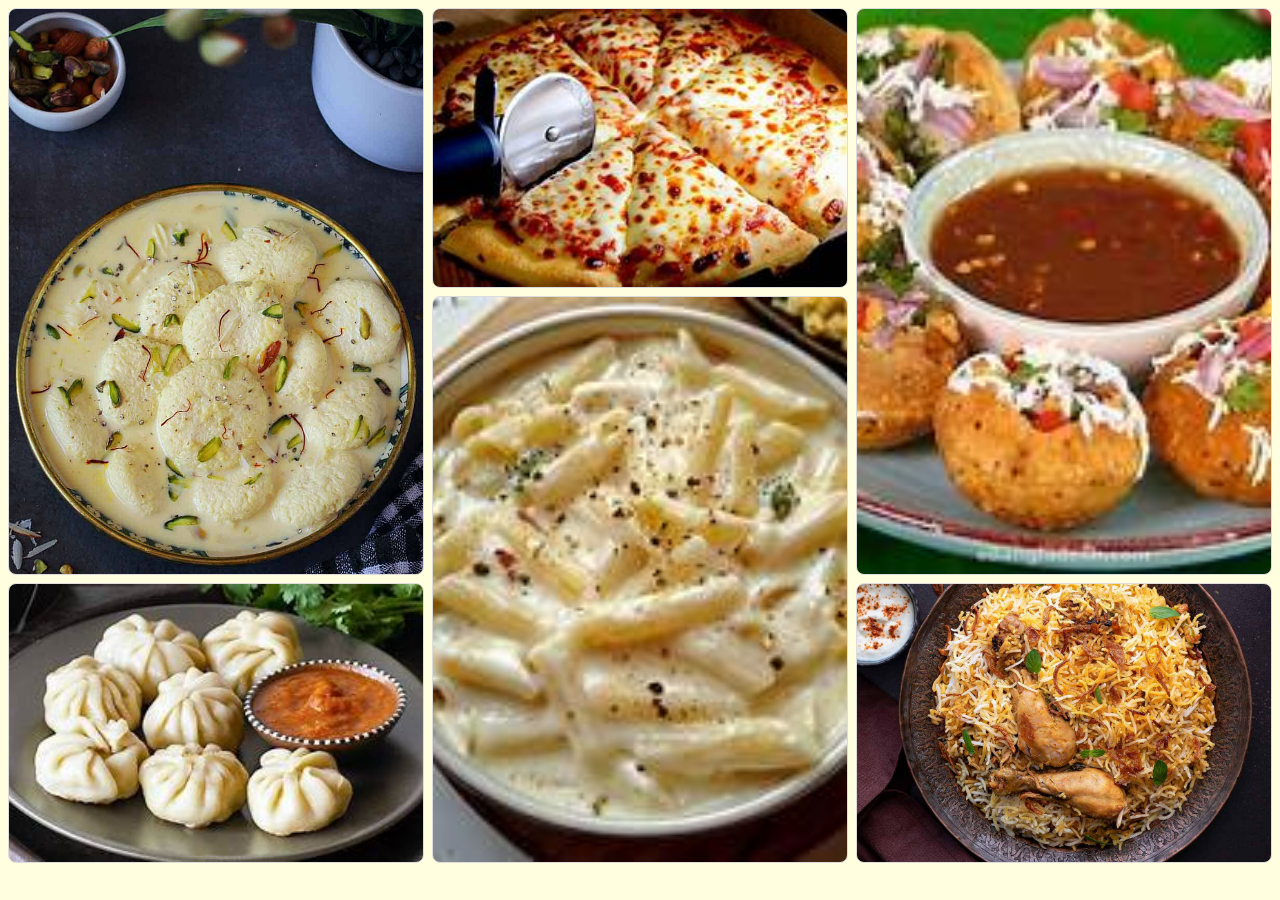
==== assignment-2/projects-1/index.html @ 4bafe37d "Added project1 inside assignment 2" ====
<!DOCTYPE html>
<html lang="en">
<head>
    <meta charset="UTF-8">
    <meta name="viewport" content="width=device-width, initial-scale=1.0">
    <title>Food Grid Gallery</title>
    <link rel="stylesheet" href="style.css">
</head>
<body>

<div class="main">

    <div class="item1" style="grid-area: box-1;">
        <img src="images/img1.jpg" alt="Rosmalai">
    </div>

    <div class="item2" style="grid-area: box-2;">
        <img src="images/img2.jpg" alt="Phuchka">
    </div>

    <div class="item3" style="grid-area: box-3;">
        <img src="images/img3.jpg" alt="Biriyani">
    </div>

    <div class="item4" style="grid-area: box-4;">
        <img src="images/img4.jpg" alt="Momo">
    </div>

    <div class="item5" style="grid-area: box-5;">
        <img src="images/img5.jpg" alt="Pizza">
    </div>

    <div class="item6" style="grid-area: box-6;">
        <img src="images/img6.jpg" alt="Pasta">
    </div>

</div>

</body>
</html>
---- assignment-2/projects-1/style.css ----
*{
    margin:0;
    padding:0;
    box-sizing:border-box;
}

body{
    background-color:lightyellow;
    padding:8px;
    font-family:Arial, sans-serif;
}

.main{

    width:100%;
    height:95vh;

    display:grid;

    grid-template-columns:1fr 1fr 1fr;
    grid-template-rows:1fr 1fr 1fr;

    grid-template-areas:
        "box-1 box-2 box-3"
        "box-1 box-4 box-3"
        "box-5 box-4 box-6";

    gap:8px;
}

.item1,
.item2,
.item3,
.item4,
.item5,
.item6{

    overflow:hidden;
    border-radius:8px;
    border:1px solid #dcdcdc;
    background:white;

}

.item1 img,
.item2 img,
.item3 img,
.item4 img,
.item5 img,
.item6 img{

    width:100%;
    height:100%;
    object-fit:cover;
    display:block;

}
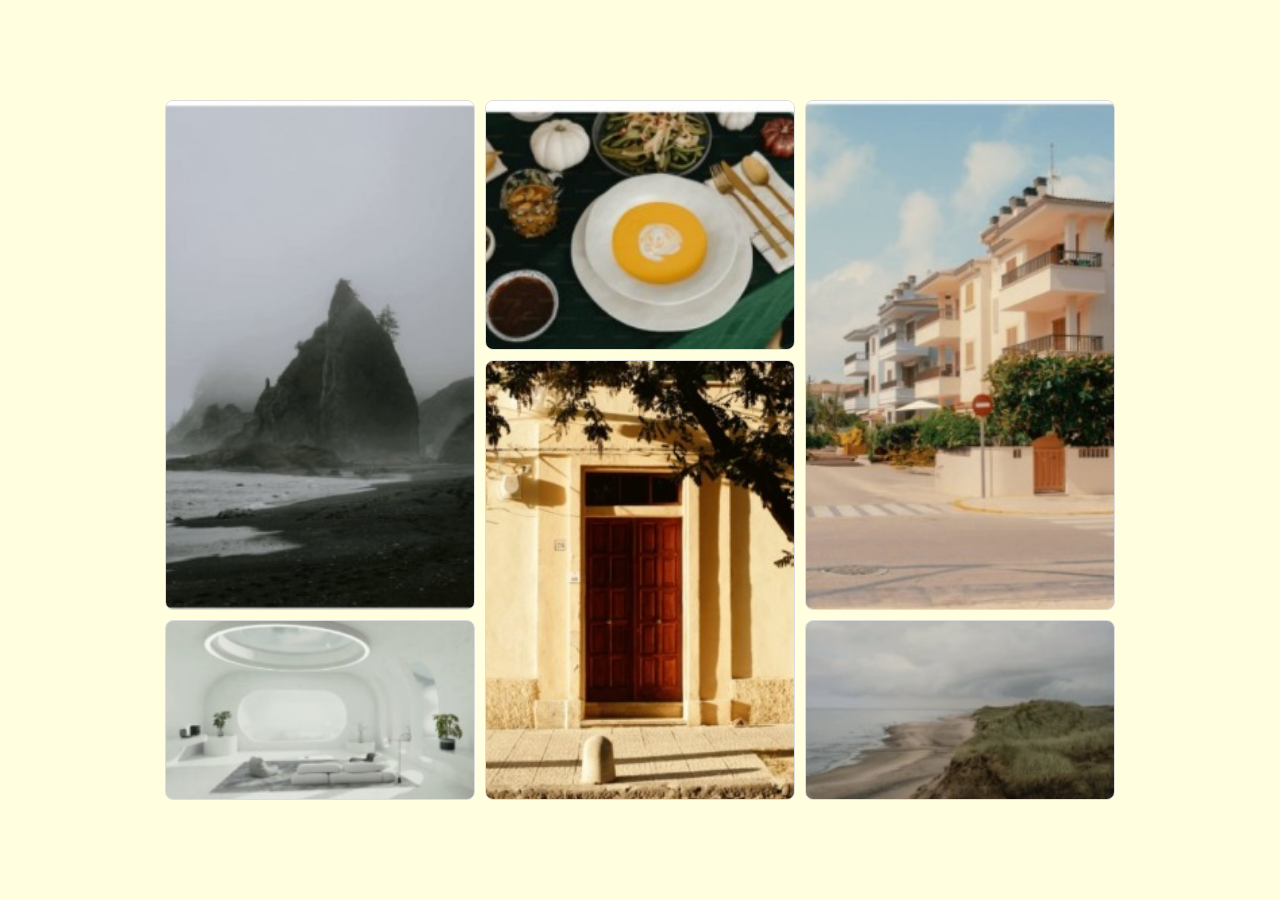
==== commit 36234812: "Update assignment-2 Projects-1" ====
--- a/assignment-2/projects-1/index.html
+++ b/assignment-2/projects-1/index.html
@@ -1,40 +1,43 @@
 <!DOCTYPE html>
 <html lang="en">
+
 <head>
     <meta charset="UTF-8">
     <meta name="viewport" content="width=device-width, initial-scale=1.0">
-    <title>Food Grid Gallery</title>
+    <title>Grid Layout</title>
     <link rel="stylesheet" href="style.css">
 </head>
+
 <body>
 
-<div class="main">
+    <div class="container">
 
-    <div class="item1" style="grid-area: box-1;">
-        <img src="images/img1.jpg" alt="Rosmalai">
+        <div class="item item1">
+            <img src="images/img1.jpeg" alt="">
+        </div>
+
+        <div class="item item2">
+            <img src="images/img2.jpeg" alt="">
+        </div>
+
+        <div class="item item3">
+            <img src="images/img3.jpeg" alt="">
+        </div>
+
+        <div class="item item4">
+            <img src="images/img4.jpeg" alt="">
+        </div>
+
+        <div class="item item5">
+            <img src="images/img5.jpeg" alt="">
+        </div>
+
+        <div class="item item6">
+            <img src="images/img6.jpeg" alt="">
+        </div>
+
     </div>
 
-    <div class="item2" style="grid-area: box-2;">
-        <img src="images/img2.jpg" alt="Phuchka">
-    </div>
+</body>
 
-    <div class="item3" style="grid-area: box-3;">
-        <img src="images/img3.jpg" alt="Biriyani">
-    </div>
-
-    <div class="item4" style="grid-area: box-4;">
-        <img src="images/img4.jpg" alt="Momo">
-    </div>
-
-    <div class="item5" style="grid-area: box-5;">
-        <img src="images/img5.jpg" alt="Pizza">
-    </div>
-
-    <div class="item6" style="grid-area: box-6;">
-        <img src="images/img6.jpg" alt="Pasta">
-    </div>
-
-</div>
-
-</body>
 </html>
--- a/assignment-2/projects-1/style.css
+++ b/assignment-2/projects-1/style.css
@@ -1,57 +1,52 @@
-*{
-    margin:0;
-    padding:0;
-    box-sizing:border-box;
+
+* {
+    margin: 0;
+    padding: 0;
+    box-sizing: border-box;
 }
 
-body{
-    background-color:lightyellow;
-    padding:8px;
-    font-family:Arial, sans-serif;
+body {
+    background-color: lightyellow;
+    padding: 12px;
+    font-family: Arial, sans-serif;
+    display: flex;
+    justify-content: center;
+    align-items: center;
+    min-height: 100vh;
 }
 
-.main{
+.container {
+    width: 100%;
+    max-width: 950px;
+    display: grid;
+    gap: 10px;
 
-    width:100%;
-    height:95vh;
-
-    display:grid;
-
-    grid-template-columns:1fr 1fr 1fr;
-    grid-template-rows:1fr 1fr 1fr;
+    grid-template-columns: 1fr 1fr 1fr;
+    grid-template-rows: 250px 250px 180px;
 
     grid-template-areas:
-        "box-1 box-2 box-3"
-        "box-1 box-4 box-3"
-        "box-5 box-4 box-6";
-
-    gap:8px;
+        "box-1 box-2 box-4"
+        "box-1 box-3 box-4"
+        "box-5 box-3 box-6";
 }
 
-.item1,
-.item2,
-.item3,
-.item4,
-.item5,
-.item6{
-
-    overflow:hidden;
-    border-radius:8px;
-    border:1px solid #dcdcdc;
-    background:white;
-
+.item1, .item2, .item3, .item4, .item5, .item6 {
+    overflow: hidden;
+    border-radius: 8px;
+    border: 1px solid #dcdcdc;
+    background: white;
 }
 
-.item1 img,
-.item2 img,
-.item3 img,
-.item4 img,
-.item5 img,
-.item6 img{
+.item1 img, .item2 img, .item3 img, .item4 img, .item5 img, .item6 img {
+    width: 100%;
+    height: 100%;
+    object-fit: cover;
+    display: block;
+}
 
-    width:100%;
-    height:100%;
-    object-fit:cover;
-    display:block;
-
-}+.item1 { grid-area: box-1; } 
+.item2 { grid-area: box-2; }
+.item3 { grid-area: box-3; } 
+.item4 { grid-area: box-4; } 
+.item5 { grid-area: box-5; }
+.item6 { grid-area: box-6; }
